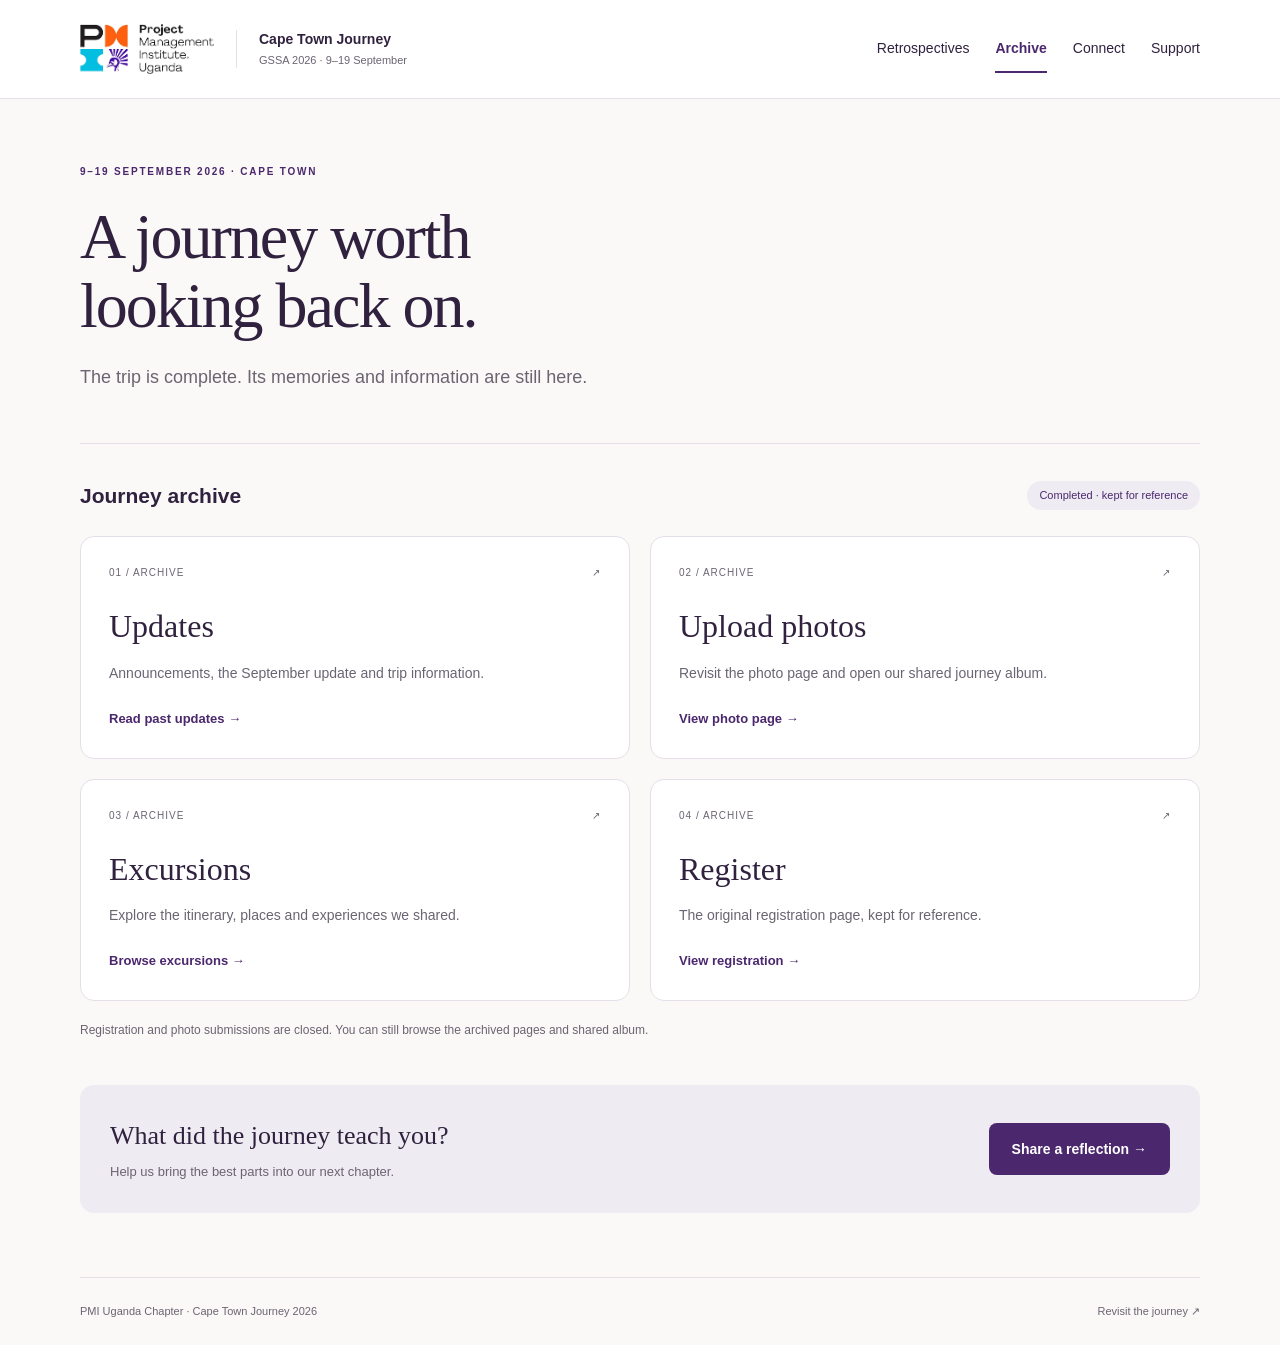
==== archive.html @ cf9ea9c6 "Add anonymous retrospectives and archive completed journey pages" ====
<!doctype html>
<html lang="en"><head><meta charset="utf-8"><meta name="viewport" content="width=device-width,initial-scale=1"><meta name="theme-color" content="#32204d"><meta name="description" content="Reflect on the PMI Uganda Cape Town journey and revisit our journey archive."><title>Archive · PMI Uganda GSSA 2026</title><link rel="icon" href="app-icon.png"><link rel="manifest" href="manifest.webmanifest"><link rel="stylesheet" href="retrospectives.css"></head><body><a class="skip" href="#main">Skip to content</a><header><div class="shell top"><a class="brand" href="index.html"><img src="PMI-Logo-Uganda.png" alt="PMI Uganda Chapter"><span>Cape Town Journey<small>GSSA 2026 · 9–19 September</small></span></a><nav aria-label="Main navigation"><a href="index.html" >Retrospectives</a><a href="archive.html" aria-current="page">Archive</a><a href="journey.html#connect">Connect</a><a href="journey.html#support">Support</a></nav></div></header><main id="main"><section class="intro shell archive-intro"><div class="eyebrow">9–19 SEPTEMBER 2026 · CAPE TOWN</div><h1>A journey worth<br>looking back on.</h1><p>The trip is complete. Its memories and information are still here.</p></section><section class="shell archive-section"><div class="archive-heading"><h2>Journey archive</h2><span class="closed">Completed · kept for reference</span></div><div class="archive-grid"><a class="archive-card" href="journey.html#updates"><span class="card-top"><span>01 / ARCHIVE</span><span aria-hidden="true">↗</span></span><h3>Updates</h3><p>Announcements, the September update and trip information.</p><span class="card-action">Read past updates →</span></a><a class="archive-card" href="journey.html#photos"><span class="card-top"><span>02 / ARCHIVE</span><span aria-hidden="true">↗</span></span><h3>Upload photos</h3><p>Revisit the photo page and open our shared journey album.</p><span class="card-action">View photo page →</span></a><a class="archive-card" href="journey.html#album"><span class="card-top"><span>03 / ARCHIVE</span><span aria-hidden="true">↗</span></span><h3>Excursions</h3><p>Explore the itinerary, places and experiences we shared.</p><span class="card-action">Browse excursions →</span></a><a class="archive-card" href="journey.html#register"><span class="card-top"><span>04 / ARCHIVE</span><span aria-hidden="true">↗</span></span><h3>Register</h3><p>The original registration page, kept for reference.</p><span class="card-action">View registration →</span></a></div><p class="archive-note">Registration and photo submissions are closed. You can still browse the archived pages and shared album.</p><div class="reflect-banner"><div><h2>What did the journey teach you?</h2><p>Help us bring the best parts into our next chapter.</p></div><a class="primary" href="index.html">Share a reflection →</a></div></section></main><footer class="shell footer"><span>PMI Uganda Chapter · Cape Town Journey 2026</span><a href="archive.html">Revisit the journey ↗</a></footer><script>if("serviceWorker" in navigator) navigator.serviceWorker.register("./sw.js").catch(()=>{});</script></body></html>
---- retrospectives.css ----
:root{--ink:#30223f;--purple:#4b286d;--muted:#6b6472;--line:#e4dfe8;--paper:#faf9f7;--orange:#bd4520}*{box-sizing:border-box}body{margin:0;background:var(--paper);color:var(--ink);font:16px/1.6 -apple-system,BlinkMacSystemFont,"Segoe UI",sans-serif}a{color:inherit}button,textarea{font:inherit}button,a,textarea{-webkit-tap-highlight-color:transparent}a:focus-visible,button:focus-visible,textarea:focus-visible,[tabindex="-1"]:focus-visible{outline:3px solid #a45a13;outline-offset:4px}.shell{width:min(1120px,calc(100% - 64px));margin:auto}header{background:#fff;border-bottom:1px solid var(--line)}.top{display:flex;align-items:center;justify-content:space-between;gap:24px;min-height:98px}.brand{display:flex;align-items:center;gap:22px;text-decoration:none;font-size:14px;font-weight:650;line-height:1.4}.brand img{width:134px;height:auto}.brand span{border-left:1px solid var(--line);padding-left:22px}.brand small{display:block;font-size:11px;color:var(--muted);font-weight:400;margin-top:4px}nav{display:flex;gap:26px;align-items:center;font-size:14px}nav a{text-decoration:none;padding:12px 0;border-bottom:2px solid transparent}nav a[aria-current]{color:var(--purple);font-weight:700;border-color:var(--purple)}nav a:hover{color:var(--orange)}.intro{padding-top:65px;padding-bottom:42px;border-bottom:1px solid var(--line)}.eyebrow{font-size:10px;letter-spacing:1.8px;font-weight:750;color:var(--purple)}h1{font-family:Georgia,"Times New Roman",serif;font-weight:400;font-size:clamp(40px,5vw,64px);line-height:1.08;letter-spacing:-2px;margin:22px 0}h2,h3,p{margin:0} .intro>p{color:var(--muted);font-size:18px;line-height:1.7}.intro-meta{display:flex;gap:24px;margin-top:25px;font-size:12px;color:var(--purple)}.intro-meta span:before{content:'•';margin-right:9px;color:var(--orange)}.layout{display:grid;grid-template-columns:310px 1fr;gap:80px;padding-top:48px;padding-bottom:72px}.context h2{font-family:Georgia,serif;font-size:30px;font-weight:400;line-height:1.2;margin:14px 0}.context>p{color:var(--muted);font-size:15px}.privacy{background:#eeebf2;padding:24px;border-radius:12px;margin-top:32px}.privacy-icon{font-size:29px;color:var(--purple)}.privacy h3{font-size:16px;line-height:1.5;margin:8px 0 12px}.privacy p{font-size:13px;color:#60576a}.privacy p+p{margin-top:12px}.archive-link{font-size:13px;display:block;margin-top:28px;color:var(--muted);text-decoration:none}.archive-link span{display:block;color:var(--purple);font-weight:650;margin-top:4px}form,.success{background:white;border:1px solid var(--line);border-radius:16px;padding:32px;box-shadow:0 8px 30px #30223f04}.form-heading{padding-bottom:24px;border-bottom:1px solid var(--line)}.form-heading h2{font-size:22px;letter-spacing:-.5px}.form-heading p{font-size:13px;color:var(--muted);margin-top:6px}.prompt{padding-top:26px}.prompt-heading{display:flex;align-items:flex-start;gap:12px;margin-bottom:12px}.number{font-size:11px;color:var(--purple);background:#f0edf5;border-radius:50%;width:30px;height:30px;display:grid;place-items:center;flex-shrink:0}.prompt:nth-of-type(2) .number{background:#f9eddf;color:#905018}.prompt:nth-of-type(3) .number{background:#e8f1ec;color:#31684a}label{font-size:16px;font-weight:700}.prompt-heading p{font-size:12px;line-height:1.5;color:var(--muted);margin-top:3px}textarea{display:block;width:100%;min-height:118px;resize:vertical;padding:14px 16px;border:1px solid #c6bfce;border-radius:8px;line-height:1.6;color:var(--ink);background:#fff}textarea::placeholder{color:#827a87;font-size:14px}.count{text-align:right;color:var(--muted);font-size:11px;margin-top:5px}.submit-area{margin-top:12px}.primary{display:inline-flex;align-items:center;justify-content:center;gap:20px;border:0;border-radius:8px;background:var(--purple);color:#fff;font-weight:600;font-size:14px;padding:15px 23px;text-decoration:none;cursor:pointer;min-height:48px}.primary:hover{background:#351a50}.primary:disabled{opacity:.65;cursor:wait}.submit-area .primary{width:100%}.small{font-size:11px;text-align:center;color:var(--muted);margin-top:12px}#formStatus:not(:empty){padding:14px;margin-bottom:16px;border-left:3px solid #ad451e;background:#fff2e9;font-size:14px}.success{text-align:center;padding:55px 30px}.success-mark{display:grid;place-items:center;width:56px;height:56px;border-radius:50%;margin:0 auto 25px;background:#e8f1ec;color:#31684a;font-size:24px}.success h2{font-family:Georgia,serif;font-size:36px;font-weight:400;line-height:1.2;margin:16px 0}.success p{color:var(--muted);margin-bottom:25px}.text-button{display:block;margin:18px auto 0;border:0;background:none;color:var(--purple);text-decoration:underline;cursor:pointer;min-height:44px}.footer{border-top:1px solid var(--line);padding:25px 0;display:flex;justify-content:space-between;font-size:11px;color:var(--muted);gap:20px}.footer a{text-decoration:none}.archive-intro{padding-bottom:50px}.archive-section{padding-top:35px;padding-bottom:64px}.archive-heading{display:flex;justify-content:space-between;align-items:center;gap:15px;margin-bottom:24px}.archive-heading h2{font-size:21px}.closed{font-size:11px;background:#eeebf2;border-radius:24px;padding:6px 12px;color:var(--purple)}.archive-grid{display:grid;grid-template-columns:repeat(2,1fr);gap:20px}.archive-card{display:block;border:1px solid var(--line);border-radius:14px;background:white;padding:28px;text-decoration:none;transition:border-color .2s}.archive-card:hover{border-color:var(--purple)}.card-top{display:flex;justify-content:space-between;font-size:10px;letter-spacing:1px;color:var(--muted)}.archive-card h3{font-family:Georgia,serif;font-weight:400;font-size:32px;margin:20px 0 9px}.archive-card p{font-size:14px;color:var(--muted)}.card-action{display:block;color:var(--purple);font-size:13px;font-weight:650;margin-top:25px}.archive-note{font-size:12px;color:var(--muted);margin-top:20px}.reflect-banner{margin-top:45px;padding:30px;background:#eeebf2;border-radius:14px;display:flex;justify-content:space-between;align-items:center;gap:20px}.reflect-banner h2{font-family:Georgia,serif;font-weight:400;font-size:26px}.reflect-banner p{font-size:13px;color:var(--muted);margin-top:5px}.skip{position:absolute;top:-100px;left:15px;background:#fff;padding:10px;z-index:10}.skip:focus{top:10px}[hidden]{display:none!important}@media(max-width:900px){.brand span{display:none}.layout{grid-template-columns:240px 1fr;gap:32px}nav{gap:20px}form{padding:24px}}@media(max-width:650px){.shell{width:calc(100% - 36px)}.top{flex-direction:column;align-items:flex-start;gap:8px;padding-top:18px}.brand img{width:115px}.brand span{display:block;border:0;padding-left:0;font-size:12px}.brand{gap:16px}nav{width:100%;justify-content:space-between;gap:10px;font-size:12px}.intro{padding-top:38px;padding-bottom:28px}h1{font-size:42px;letter-spacing:-1.3px}.intro>p{font-size:16px}.intro-meta{flex-wrap:wrap;gap:8px 16px;font-size:11px}.intro-meta span:last-child{display:none}.layout{grid-template-columns:1fr;gap:25px;padding-top:28px;padding-bottom:40px}.context>.eyebrow,.context>h2,.context>p,.privacy-icon,.archive-link{display:none}.privacy{margin:0;padding:18px}.privacy h3{margin:0 0 6px}.privacy p{font-size:12px}.privacy p+p{margin-top:7px}form{padding:22px 18px}.form-heading h2{font-size:21px}textarea{font-size:16px}.footer{flex-direction:column;gap:6px}.archive-heading{align-items:flex-start;flex-direction:column}.archive-grid{grid-template-columns:1fr}.reflect-banner{flex-direction:column;align-items:flex-start}.archive-card{padding:24px}}
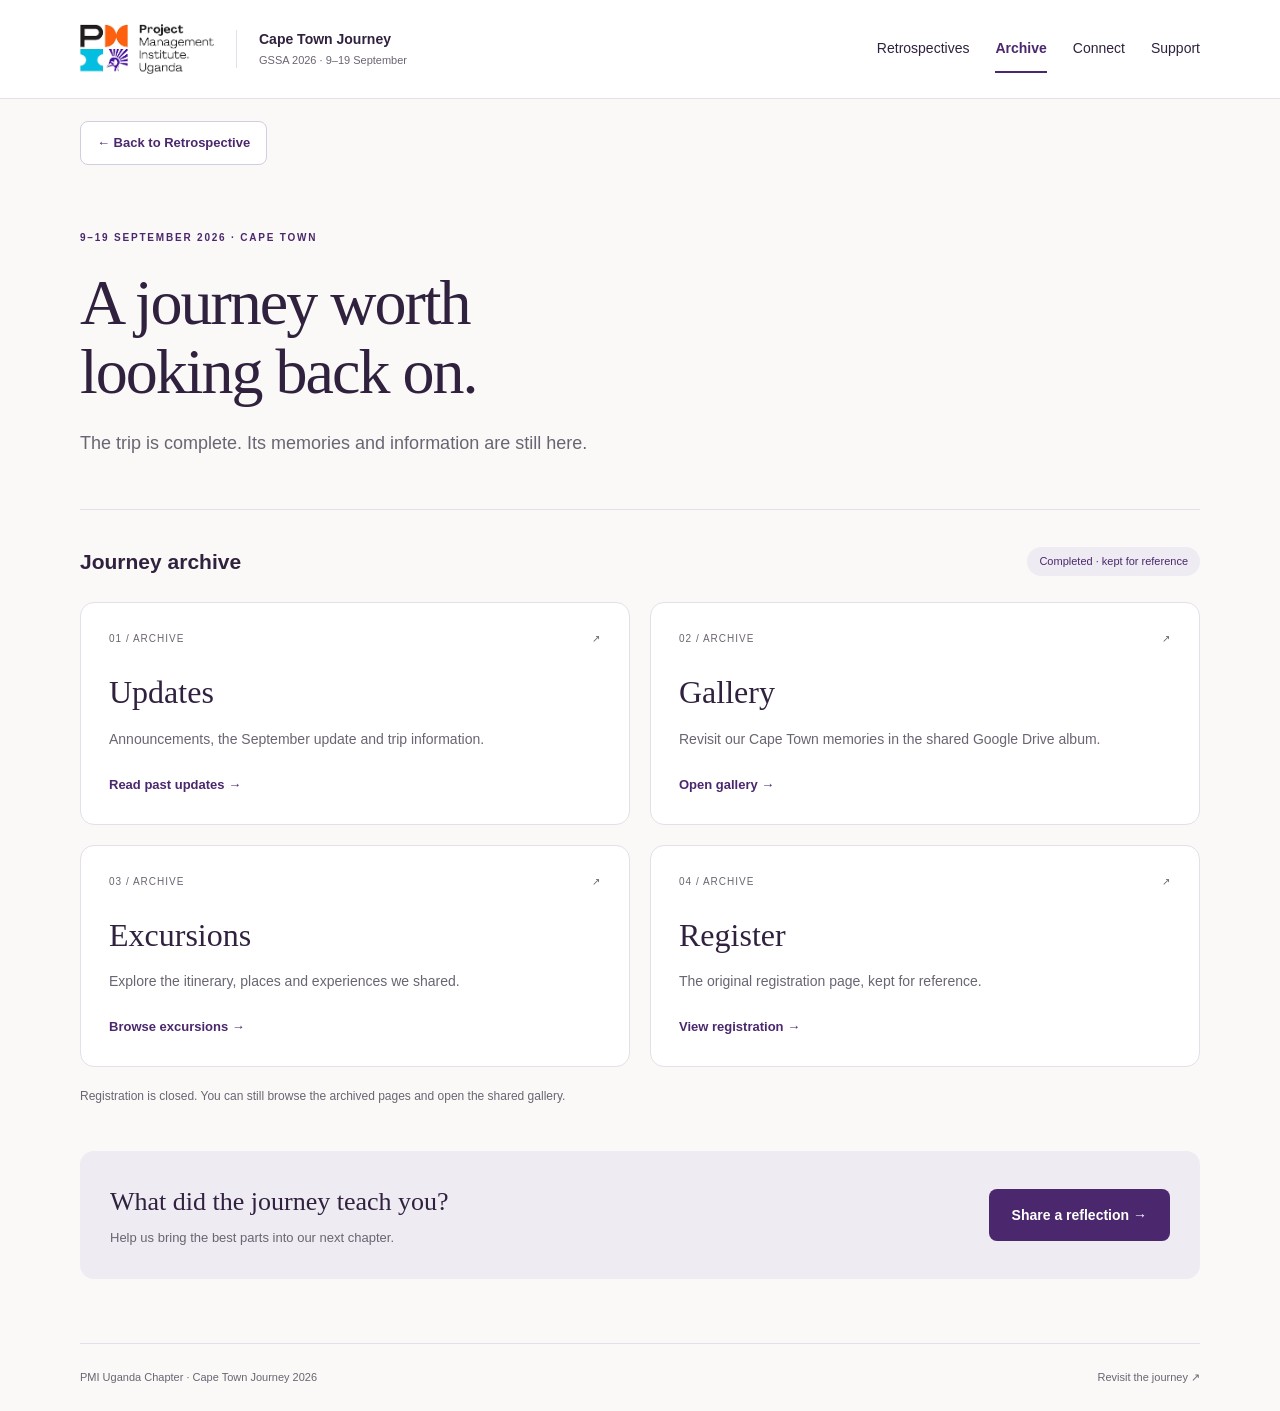
==== commit c99814dc: "Separate Connect and Support pages and simplify gallery navigation" ====
--- a/archive.html
+++ b/archive.html
@@ -1,2 +1,2 @@
 <!doctype html>
-<html lang="en"><head><meta charset="utf-8"><meta name="viewport" content="width=device-width,initial-scale=1"><meta name="theme-color" content="#32204d"><meta name="description" content="Reflect on the PMI Uganda Cape Town journey and revisit our journey archive."><title>Archive · PMI Uganda GSSA 2026</title><link rel="icon" href="app-icon.png"><link rel="manifest" href="manifest.webmanifest"><link rel="stylesheet" href="retrospectives.css"></head><body><a class="skip" href="#main">Skip to content</a><header><div class="shell top"><a class="brand" href="index.html"><img src="PMI-Logo-Uganda.png" alt="PMI Uganda Chapter"><span>Cape Town Journey<small>GSSA 2026 · 9–19 September</small></span></a><nav aria-label="Main navigation"><a href="index.html" >Retrospectives</a><a href="archive.html" aria-current="page">Archive</a><a href="journey.html#connect">Connect</a><a href="journey.html#support">Support</a></nav></div></header><main id="main"><section class="intro shell archive-intro"><div class="eyebrow">9–19 SEPTEMBER 2026 · CAPE TOWN</div><h1>A journey worth<br>looking back on.</h1><p>The trip is complete. Its memories and information are still here.</p></section><section class="shell archive-section"><div class="archive-heading"><h2>Journey archive</h2><span class="closed">Completed · kept for reference</span></div><div class="archive-grid"><a class="archive-card" href="journey.html#updates"><span class="card-top"><span>01 / ARCHIVE</span><span aria-hidden="true">↗</span></span><h3>Updates</h3><p>Announcements, the September update and trip information.</p><span class="card-action">Read past updates →</span></a><a class="archive-card" href="journey.html#photos"><span class="card-top"><span>02 / ARCHIVE</span><span aria-hidden="true">↗</span></span><h3>Upload photos</h3><p>Revisit the photo page and open our shared journey album.</p><span class="card-action">View photo page →</span></a><a class="archive-card" href="journey.html#album"><span class="card-top"><span>03 / ARCHIVE</span><span aria-hidden="true">↗</span></span><h3>Excursions</h3><p>Explore the itinerary, places and experiences we shared.</p><span class="card-action">Browse excursions →</span></a><a class="archive-card" href="journey.html#register"><span class="card-top"><span>04 / ARCHIVE</span><span aria-hidden="true">↗</span></span><h3>Register</h3><p>The original registration page, kept for reference.</p><span class="card-action">View registration →</span></a></div><p class="archive-note">Registration and photo submissions are closed. You can still browse the archived pages and shared album.</p><div class="reflect-banner"><div><h2>What did the journey teach you?</h2><p>Help us bring the best parts into our next chapter.</p></div><a class="primary" href="index.html">Share a reflection →</a></div></section></main><footer class="shell footer"><span>PMI Uganda Chapter · Cape Town Journey 2026</span><a href="archive.html">Revisit the journey ↗</a></footer><script>if("serviceWorker" in navigator) navigator.serviceWorker.register("./sw.js").catch(()=>{});</script></body></html>+<html lang="en"><head><meta charset="utf-8"><meta name="viewport" content="width=device-width,initial-scale=1"><meta name="theme-color" content="#32204d"><meta name="description" content="Reflect on the PMI Uganda Cape Town journey and revisit our journey archive."><title>Archive · PMI Uganda GSSA 2026</title><link rel="icon" href="app-icon.png"><link rel="manifest" href="manifest.webmanifest"><link rel="stylesheet" href="retrospectives.css"></head><body><a class="skip" href="#main">Skip to content</a><header><div class="shell top"><a class="brand" href="index.html"><img src="PMI-Logo-Uganda.png" alt="PMI Uganda Chapter"><span>Cape Town Journey<small>GSSA 2026 · 9–19 September</small></span></a><nav aria-label="Main navigation"><a href="index.html" >Retrospectives</a><a href="archive.html" aria-current="page">Archive</a><a href="connect.html">Connect</a><a href="support.html">Support</a></nav></div></header><div class="shell back-row"><a class="back-button" href="index.html">← Back to Retrospective</a></div><main id="main"><section class="intro shell archive-intro"><div class="eyebrow">9–19 SEPTEMBER 2026 · CAPE TOWN</div><h1>A journey worth<br>looking back on.</h1><p>The trip is complete. Its memories and information are still here.</p></section><section class="shell archive-section"><div class="archive-heading"><h2>Journey archive</h2><span class="closed">Completed · kept for reference</span></div><div class="archive-grid"><a class="archive-card" href="journey.html#updates"><span class="card-top"><span>01 / ARCHIVE</span><span aria-hidden="true">↗</span></span><h3>Updates</h3><p>Announcements, the September update and trip information.</p><span class="card-action">Read past updates →</span></a><a class="archive-card" href="gallery.html"><span class="card-top"><span>02 / ARCHIVE</span><span aria-hidden="true">↗</span></span><h3>Gallery</h3><p>Revisit our Cape Town memories in the shared Google Drive album.</p><span class="card-action">Open gallery →</span></a><a class="archive-card" href="journey.html#album"><span class="card-top"><span>03 / ARCHIVE</span><span aria-hidden="true">↗</span></span><h3>Excursions</h3><p>Explore the itinerary, places and experiences we shared.</p><span class="card-action">Browse excursions →</span></a><a class="archive-card" href="journey.html#register"><span class="card-top"><span>04 / ARCHIVE</span><span aria-hidden="true">↗</span></span><h3>Register</h3><p>The original registration page, kept for reference.</p><span class="card-action">View registration →</span></a></div><p class="archive-note">Registration is closed. You can still browse the archived pages and open the shared gallery.</p><div class="reflect-banner"><div><h2>What did the journey teach you?</h2><p>Help us bring the best parts into our next chapter.</p></div><a class="primary" href="index.html">Share a reflection →</a></div></section></main><footer class="shell footer"><span>PMI Uganda Chapter · Cape Town Journey 2026</span><a href="archive.html">Revisit the journey ↗</a></footer><script>if("serviceWorker" in navigator) navigator.serviceWorker.register("./sw.js").catch(()=>{});</script></body></html>
--- a/retrospectives.css
+++ b/retrospectives.css
@@ -1 +1,3 @@
 :root{--ink:#30223f;--purple:#4b286d;--muted:#6b6472;--line:#e4dfe8;--paper:#faf9f7;--orange:#bd4520}*{box-sizing:border-box}body{margin:0;background:var(--paper);color:var(--ink);font:16px/1.6 -apple-system,BlinkMacSystemFont,"Segoe UI",sans-serif}a{color:inherit}button,textarea{font:inherit}button,a,textarea{-webkit-tap-highlight-color:transparent}a:focus-visible,button:focus-visible,textarea:focus-visible,[tabindex="-1"]:focus-visible{outline:3px solid #a45a13;outline-offset:4px}.shell{width:min(1120px,calc(100% - 64px));margin:auto}header{background:#fff;border-bottom:1px solid var(--line)}.top{display:flex;align-items:center;justify-content:space-between;gap:24px;min-height:98px}.brand{display:flex;align-items:center;gap:22px;text-decoration:none;font-size:14px;font-weight:650;line-height:1.4}.brand img{width:134px;height:auto}.brand span{border-left:1px solid var(--line);padding-left:22px}.brand small{display:block;font-size:11px;color:var(--muted);font-weight:400;margin-top:4px}nav{display:flex;gap:26px;align-items:center;font-size:14px}nav a{text-decoration:none;padding:12px 0;border-bottom:2px solid transparent}nav a[aria-current]{color:var(--purple);font-weight:700;border-color:var(--purple)}nav a:hover{color:var(--orange)}.intro{padding-top:65px;padding-bottom:42px;border-bottom:1px solid var(--line)}.eyebrow{font-size:10px;letter-spacing:1.8px;font-weight:750;color:var(--purple)}h1{font-family:Georgia,"Times New Roman",serif;font-weight:400;font-size:clamp(40px,5vw,64px);line-height:1.08;letter-spacing:-2px;margin:22px 0}h2,h3,p{margin:0} .intro>p{color:var(--muted);font-size:18px;line-height:1.7}.intro-meta{display:flex;gap:24px;margin-top:25px;font-size:12px;color:var(--purple)}.intro-meta span:before{content:'•';margin-right:9px;color:var(--orange)}.layout{display:grid;grid-template-columns:310px 1fr;gap:80px;padding-top:48px;padding-bottom:72px}.context h2{font-family:Georgia,serif;font-size:30px;font-weight:400;line-height:1.2;margin:14px 0}.context>p{color:var(--muted);font-size:15px}.privacy{background:#eeebf2;padding:24px;border-radius:12px;margin-top:32px}.privacy-icon{font-size:29px;color:var(--purple)}.privacy h3{font-size:16px;line-height:1.5;margin:8px 0 12px}.privacy p{font-size:13px;color:#60576a}.privacy p+p{margin-top:12px}.archive-link{font-size:13px;display:block;margin-top:28px;color:var(--muted);text-decoration:none}.archive-link span{display:block;color:var(--purple);font-weight:650;margin-top:4px}form,.success{background:white;border:1px solid var(--line);border-radius:16px;padding:32px;box-shadow:0 8px 30px #30223f04}.form-heading{padding-bottom:24px;border-bottom:1px solid var(--line)}.form-heading h2{font-size:22px;letter-spacing:-.5px}.form-heading p{font-size:13px;color:var(--muted);margin-top:6px}.prompt{padding-top:26px}.prompt-heading{display:flex;align-items:flex-start;gap:12px;margin-bottom:12px}.number{font-size:11px;color:var(--purple);background:#f0edf5;border-radius:50%;width:30px;height:30px;display:grid;place-items:center;flex-shrink:0}.prompt:nth-of-type(2) .number{background:#f9eddf;color:#905018}.prompt:nth-of-type(3) .number{background:#e8f1ec;color:#31684a}label{font-size:16px;font-weight:700}.prompt-heading p{font-size:12px;line-height:1.5;color:var(--muted);margin-top:3px}textarea{display:block;width:100%;min-height:118px;resize:vertical;padding:14px 16px;border:1px solid #c6bfce;border-radius:8px;line-height:1.6;color:var(--ink);background:#fff}textarea::placeholder{color:#827a87;font-size:14px}.count{text-align:right;color:var(--muted);font-size:11px;margin-top:5px}.submit-area{margin-top:12px}.primary{display:inline-flex;align-items:center;justify-content:center;gap:20px;border:0;border-radius:8px;background:var(--purple);color:#fff;font-weight:600;font-size:14px;padding:15px 23px;text-decoration:none;cursor:pointer;min-height:48px}.primary:hover{background:#351a50}.primary:disabled{opacity:.65;cursor:wait}.submit-area .primary{width:100%}.small{font-size:11px;text-align:center;color:var(--muted);margin-top:12px}#formStatus:not(:empty){padding:14px;margin-bottom:16px;border-left:3px solid #ad451e;background:#fff2e9;font-size:14px}.success{text-align:center;padding:55px 30px}.success-mark{display:grid;place-items:center;width:56px;height:56px;border-radius:50%;margin:0 auto 25px;background:#e8f1ec;color:#31684a;font-size:24px}.success h2{font-family:Georgia,serif;font-size:36px;font-weight:400;line-height:1.2;margin:16px 0}.success p{color:var(--muted);margin-bottom:25px}.text-button{display:block;margin:18px auto 0;border:0;background:none;color:var(--purple);text-decoration:underline;cursor:pointer;min-height:44px}.footer{border-top:1px solid var(--line);padding:25px 0;display:flex;justify-content:space-between;font-size:11px;color:var(--muted);gap:20px}.footer a{text-decoration:none}.archive-intro{padding-bottom:50px}.archive-section{padding-top:35px;padding-bottom:64px}.archive-heading{display:flex;justify-content:space-between;align-items:center;gap:15px;margin-bottom:24px}.archive-heading h2{font-size:21px}.closed{font-size:11px;background:#eeebf2;border-radius:24px;padding:6px 12px;color:var(--purple)}.archive-grid{display:grid;grid-template-columns:repeat(2,1fr);gap:20px}.archive-card{display:block;border:1px solid var(--line);border-radius:14px;background:white;padding:28px;text-decoration:none;transition:border-color .2s}.archive-card:hover{border-color:var(--purple)}.card-top{display:flex;justify-content:space-between;font-size:10px;letter-spacing:1px;color:var(--muted)}.archive-card h3{font-family:Georgia,serif;font-weight:400;font-size:32px;margin:20px 0 9px}.archive-card p{font-size:14px;color:var(--muted)}.card-action{display:block;color:var(--purple);font-size:13px;font-weight:650;margin-top:25px}.archive-note{font-size:12px;color:var(--muted);margin-top:20px}.reflect-banner{margin-top:45px;padding:30px;background:#eeebf2;border-radius:14px;display:flex;justify-content:space-between;align-items:center;gap:20px}.reflect-banner h2{font-family:Georgia,serif;font-weight:400;font-size:26px}.reflect-banner p{font-size:13px;color:var(--muted);margin-top:5px}.skip{position:absolute;top:-100px;left:15px;background:#fff;padding:10px;z-index:10}.skip:focus{top:10px}[hidden]{display:none!important}@media(max-width:900px){.brand span{display:none}.layout{grid-template-columns:240px 1fr;gap:32px}nav{gap:20px}form{padding:24px}}@media(max-width:650px){.shell{width:calc(100% - 36px)}.top{flex-direction:column;align-items:flex-start;gap:8px;padding-top:18px}.brand img{width:115px}.brand span{display:block;border:0;padding-left:0;font-size:12px}.brand{gap:16px}nav{width:100%;justify-content:space-between;gap:10px;font-size:12px}.intro{padding-top:38px;padding-bottom:28px}h1{font-size:42px;letter-spacing:-1.3px}.intro>p{font-size:16px}.intro-meta{flex-wrap:wrap;gap:8px 16px;font-size:11px}.intro-meta span:last-child{display:none}.layout{grid-template-columns:1fr;gap:25px;padding-top:28px;padding-bottom:40px}.context>.eyebrow,.context>h2,.context>p,.privacy-icon,.archive-link{display:none}.privacy{margin:0;padding:18px}.privacy h3{margin:0 0 6px}.privacy p{font-size:12px}.privacy p+p{margin-top:7px}form{padding:22px 18px}.form-heading h2{font-size:21px}textarea{font-size:16px}.footer{flex-direction:column;gap:6px}.archive-heading{align-items:flex-start;flex-direction:column}.archive-grid{grid-template-columns:1fr}.reflect-banner{flex-direction:column;align-items:flex-start}.archive-card{padding:24px}}
+
+.back-row{padding-top:22px;padding-bottom:0}.back-button{display:inline-flex;align-items:center;min-height:44px;padding:9px 16px;border:1px solid #d4ccdf;border-radius:8px;background:white;color:#4b286d;font-size:13px;font-weight:650;text-decoration:none}.back-button:hover{background:#eeebf2}.back-button:focus-visible{outline:3px solid #a45a13;outline-offset:3px}
